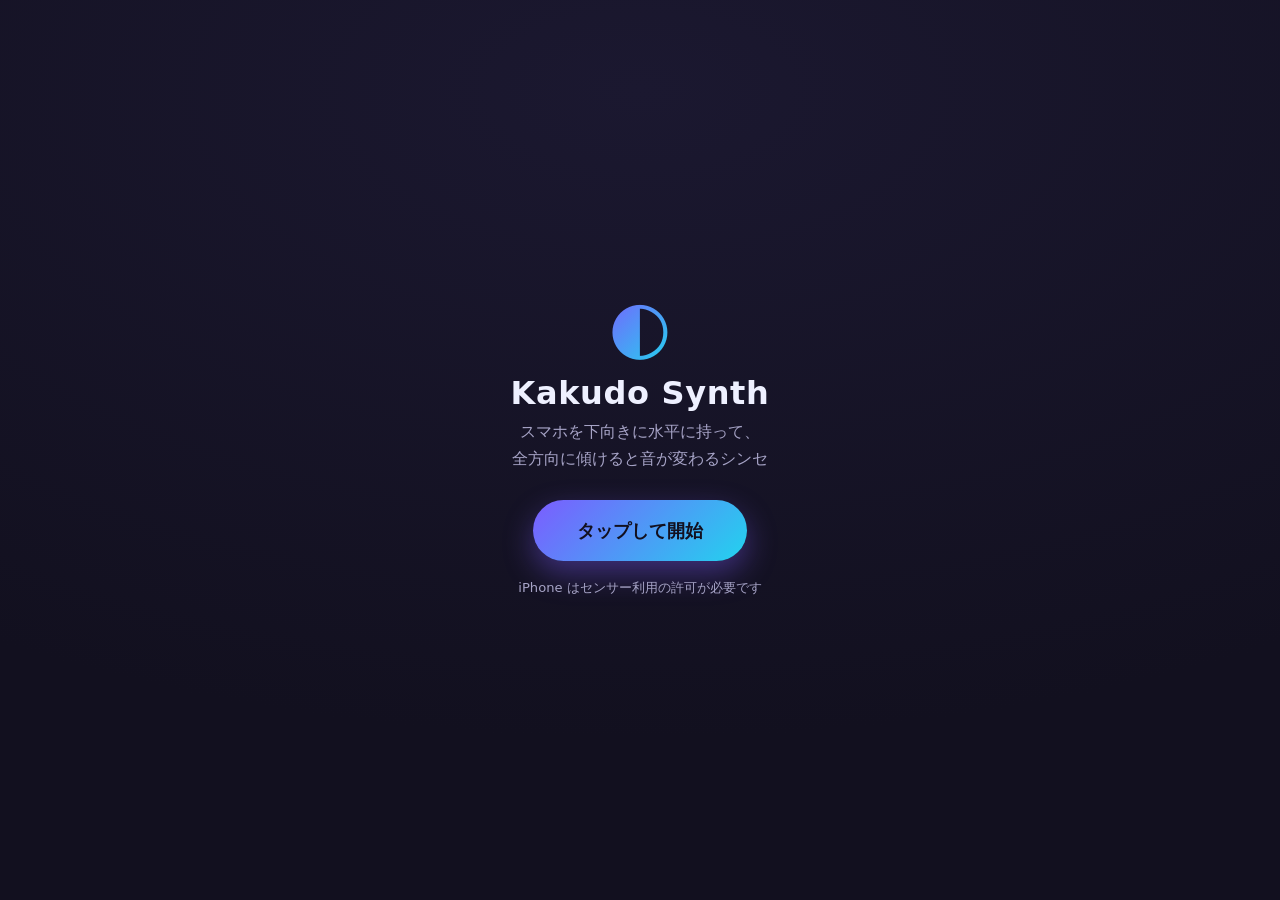
==== index.html @ 89b11793 "Kakudo Synth: tilt-controlled Web Audio synthesizer PWA - DeviceOrientation-driven synth: gamma->pit" ====
<!DOCTYPE html>
<html lang="ja">
<head>
  <meta charset="UTF-8" />
  <meta name="viewport" content="width=device-width, initial-scale=1, viewport-fit=cover, user-scalable=no" />
  <meta name="theme-color" content="#12101f" />
  <title>Kakudo Synth · 傾きシンセ</title>

  <!-- PWA -->
  <link rel="manifest" href="./manifest.webmanifest" />
  <link rel="icon" href="./icons/favicon-32.png" sizes="32x32" />
  <link rel="apple-touch-icon" href="./icons/apple-touch-icon.png" />
  <meta name="apple-mobile-web-app-capable" content="yes" />
  <meta name="apple-mobile-web-app-status-bar-style" content="black-translucent" />
  <meta name="apple-mobile-web-app-title" content="Kakudo" />
  <meta name="mobile-web-app-capable" content="yes" />

  <link rel="stylesheet" href="./css/style.css" />
</head>
<body>
  <!-- スタート/権限リクエスト用オーバーレイ -->
  <div id="overlay" class="overlay">
    <div class="overlay-card">
      <div class="logo">◐</div>
      <h1>Kakudo Synth</h1>
      <p class="tagline">スマホを下向きに水平に持って、<br />全方向に傾けると音が変わるシンセ</p>
      <button id="startBtn" class="start-btn">タップして開始</button>
      <p id="permHint" class="perm-hint">iPhone はセンサー利用の許可が必要です</p>
    </div>
  </div>

  <main id="app" class="app" hidden>
    <header class="topbar">
      <div class="title">◐ Kakudo Synth</div>
      <button id="powerBtn" class="power-btn" aria-pressed="false">再生</button>
    </header>

    <!-- 傾きビジュアライザー -->
    <section class="pad-wrap">
      <div id="pad" class="pad">
        <div class="pad-grid"></div>
        <div class="pad-axis pad-axis-x"></div>
        <div class="pad-axis pad-axis-y"></div>
        <div id="padDot" class="pad-dot"></div>
      </div>
      <div class="pad-labels">
        <span class="lbl-top">高音 / 明</span>
        <span class="lbl-bottom">低音 / 暗</span>
        <span class="lbl-left">◀ 音程</span>
        <span class="lbl-right">音程 ▶</span>
      </div>
      <div id="readout" class="readout">
        <span id="noteReadout">–</span>
        <span id="freqReadout">0 Hz</span>
      </div>
    </section>

    <!-- 音色選択 -->
    <section class="panel">
      <h2>音色</h2>
      <div id="voicePicker" class="voice-picker"></div>
    </section>

    <!-- コントロール -->
    <section class="panel">
      <h2>コントロール</h2>

      <label class="ctrl">
        <span class="ctrl-name">感度<em id="sensVal"></em></span>
        <input id="sens" type="range" min="0.2" max="4" step="0.05" value="1.4" />
      </label>

      <label class="ctrl">
        <span class="ctrl-name">変化の速さ<em id="rateVal"></em></span>
        <input id="rate" type="range" min="0" max="100" step="1" value="55" />
      </label>

      <label class="ctrl">
        <span class="ctrl-name">音域(半音)<em id="rangeVal"></em></span>
        <input id="range" type="range" min="5" max="36" step="1" value="19" />
      </label>

      <label class="ctrl">
        <span class="ctrl-name">明るさ幅<em id="briVal"></em></span>
        <input id="bri" type="range" min="300" max="9000" step="50" value="6000" />
      </label>

      <label class="ctrl">
        <span class="ctrl-name">音量<em id="volVal"></em></span>
        <input id="vol" type="range" min="0" max="100" step="1" value="70" />
      </label>

      <div class="ctrl-row">
        <label class="switch">
          <input id="quantize" type="checkbox" checked />
          <span>音階に合わせる</span>
        </label>
        <select id="scale" class="scale-select">
          <option value="major">メジャー</option>
          <option value="minor">マイナー</option>
          <option value="pentatonic" selected>ペンタトニック</option>
          <option value="blues">ブルース</option>
          <option value="chromatic">半音階</option>
          <option value="whole">全音音階</option>
        </select>
      </div>

      <button id="calibrateBtn" class="calibrate-btn">今の傾きを中央にセット</button>
    </section>

    <p class="footnote">
      画面を下に向け、机やお腹と平行に構えるのがおすすめ。<br />
      「中央にセット」で今の姿勢を基準にできます。
    </p>
  </main>

  <div id="toast" class="toast" hidden></div>

  <script src="./js/app.js"></script>
</body>
</html>
---- css/style.css ----
:root {
  --bg: #12101f;
  --bg-2: #1b1830;
  --panel: rgba(255, 255, 255, 0.05);
  --panel-border: rgba(255, 255, 255, 0.08);
  --violet: #7c5cff;
  --cyan: #22d3ee;
  --text: #eef0ff;
  --text-dim: #a6a3c6;
  --danger: #ff5c7c;
  --ok: #3ddc97;
  --radius: 18px;
}

* { box-sizing: border-box; -webkit-tap-highlight-color: transparent; }

html, body {
  margin: 0;
  padding: 0;
  background: radial-gradient(120% 90% at 50% 0%, var(--bg-2), var(--bg) 70%);
  color: var(--text);
  font-family: -apple-system, BlinkMacSystemFont, "Segoe UI", "Hiragino Sans",
    "Noto Sans JP", system-ui, sans-serif;
  min-height: 100dvh;
  overscroll-behavior: none;
  touch-action: manipulation;
}

/* ---------- Overlay ---------- */
.overlay {
  position: fixed;
  inset: 0;
  z-index: 50;
  display: grid;
  place-items: center;
  padding: 24px;
  background: radial-gradient(120% 90% at 50% 10%, var(--bg-2), var(--bg) 80%);
}
.overlay.hidden { display: none; }
.overlay-card { text-align: center; max-width: 420px; }
.logo {
  font-size: 72px;
  line-height: 1;
  background: linear-gradient(135deg, var(--violet), var(--cyan));
  -webkit-background-clip: text;
  background-clip: text;
  color: transparent;
  animation: spin 8s linear infinite;
  display: inline-block;
}
@keyframes spin { to { transform: rotate(360deg); } }
.overlay-card h1 {
  font-size: 2rem;
  margin: 12px 0 6px;
  letter-spacing: 0.02em;
}
.tagline { color: var(--text-dim); line-height: 1.7; margin: 0 0 28px; }
.start-btn {
  border: none;
  border-radius: 999px;
  padding: 18px 44px;
  font-size: 1.15rem;
  font-weight: 700;
  color: #12101f;
  background: linear-gradient(135deg, var(--violet), var(--cyan));
  box-shadow: 0 12px 30px rgba(124, 92, 255, 0.4);
  cursor: pointer;
}
.start-btn:active { transform: scale(0.97); }
.perm-hint { color: var(--text-dim); font-size: 0.82rem; margin-top: 18px; }

/* ---------- App layout ---------- */
.app {
  max-width: 560px;
  margin: 0 auto;
  padding: max(12px, env(safe-area-inset-top)) 16px
    max(24px, env(safe-area-inset-bottom));
}
.topbar {
  display: flex;
  align-items: center;
  justify-content: space-between;
  padding: 4px 0 14px;
}
.title { font-weight: 700; font-size: 1.05rem; letter-spacing: 0.02em; }
.power-btn {
  border: 1px solid var(--panel-border);
  background: var(--panel);
  color: var(--text);
  border-radius: 999px;
  padding: 9px 22px;
  font-size: 0.95rem;
  font-weight: 700;
  cursor: pointer;
  transition: all 0.15s;
}
.power-btn[aria-pressed="true"] {
  background: linear-gradient(135deg, var(--violet), var(--cyan));
  color: #12101f;
  border-color: transparent;
}

/* ---------- Pad ---------- */
.pad-wrap { position: relative; margin-bottom: 18px; }
.pad {
  position: relative;
  width: 100%;
  aspect-ratio: 1 / 1;
  max-height: 46dvh;
  margin: 0 auto;
  border-radius: 24px;
  background:
    radial-gradient(80% 80% at 50% 50%, rgba(124, 92, 255, 0.12), transparent 70%),
    var(--panel);
  border: 1px solid var(--panel-border);
  overflow: hidden;
}
.pad-grid {
  position: absolute;
  inset: 0;
  background-image:
    linear-gradient(rgba(255, 255, 255, 0.05) 1px, transparent 1px),
    linear-gradient(90deg, rgba(255, 255, 255, 0.05) 1px, transparent 1px);
  background-size: 10% 10%;
}
.pad-axis { position: absolute; background: rgba(255, 255, 255, 0.12); }
.pad-axis-x { left: 0; right: 0; top: 50%; height: 1px; }
.pad-axis-y { top: 0; bottom: 0; left: 50%; width: 1px; }
.pad-dot {
  position: absolute;
  width: 54px;
  height: 54px;
  margin: -27px 0 0 -27px;
  left: 50%;
  top: 50%;
  border-radius: 50%;
  background: radial-gradient(circle at 35% 30%, #fff, var(--cyan) 45%, var(--violet));
  box-shadow: 0 0 30px rgba(34, 211, 238, 0.6), 0 0 60px rgba(124, 92, 255, 0.4);
  transition: left 0.03s linear, top 0.03s linear, opacity 0.2s;
  opacity: 0.35;
}
.pad.live .pad-dot { opacity: 1; }

.pad-labels { position: absolute; inset: 0; pointer-events: none; }
.pad-labels span {
  position: absolute;
  font-size: 0.72rem;
  color: var(--text-dim);
}
.lbl-top { top: 8px; left: 50%; transform: translateX(-50%); }
.lbl-bottom { bottom: 8px; left: 50%; transform: translateX(-50%); }
.lbl-left { left: 8px; top: 50%; transform: translateY(-50%); }
.lbl-right { right: 8px; top: 50%; transform: translateY(-50%); }

.readout {
  display: flex;
  justify-content: center;
  gap: 18px;
  margin-top: 12px;
  font-variant-numeric: tabular-nums;
}
#noteReadout { font-size: 1.5rem; font-weight: 700; }
#freqReadout { color: var(--text-dim); align-self: center; }

/* ---------- Panels ---------- */
.panel {
  background: var(--panel);
  border: 1px solid var(--panel-border);
  border-radius: var(--radius);
  padding: 16px;
  margin-bottom: 16px;
}
.panel h2 {
  font-size: 0.82rem;
  text-transform: uppercase;
  letter-spacing: 0.08em;
  color: var(--text-dim);
  margin: 0 0 14px;
}

.voice-picker { display: grid; grid-template-columns: repeat(3, 1fr); gap: 10px; }
.voice-btn {
  border: 1px solid var(--panel-border);
  background: rgba(255, 255, 255, 0.03);
  color: var(--text);
  border-radius: 14px;
  padding: 14px 8px;
  font-size: 0.9rem;
  font-weight: 600;
  cursor: pointer;
  display: flex;
  flex-direction: column;
  align-items: center;
  gap: 6px;
  transition: all 0.15s;
}
.voice-btn .emoji { font-size: 1.4rem; }
.voice-btn.active {
  border-color: transparent;
  background: linear-gradient(135deg, rgba(124, 92, 255, 0.35), rgba(34, 211, 238, 0.35));
  box-shadow: inset 0 0 0 1px rgba(255, 255, 255, 0.25);
}

/* ---------- Controls ---------- */
.ctrl { display: block; margin-bottom: 16px; }
.ctrl-name {
  display: flex;
  justify-content: space-between;
  font-size: 0.9rem;
  margin-bottom: 8px;
}
.ctrl-name em { color: var(--cyan); font-style: normal; font-weight: 700; }

input[type="range"] {
  -webkit-appearance: none;
  appearance: none;
  width: 100%;
  height: 6px;
  border-radius: 999px;
  background: linear-gradient(90deg, var(--violet), var(--cyan));
  outline: none;
}
input[type="range"]::-webkit-slider-thumb {
  -webkit-appearance: none;
  width: 26px;
  height: 26px;
  border-radius: 50%;
  background: #fff;
  box-shadow: 0 2px 8px rgba(0, 0, 0, 0.4);
  cursor: pointer;
}
input[type="range"]::-moz-range-thumb {
  width: 26px;
  height: 26px;
  border: none;
  border-radius: 50%;
  background: #fff;
  cursor: pointer;
}

.ctrl-row {
  display: flex;
  align-items: center;
  justify-content: space-between;
  gap: 12px;
  margin: 8px 0 16px;
}
.switch { display: flex; align-items: center; gap: 10px; font-size: 0.9rem; }
.switch input { width: 44px; height: 26px; }
.scale-select {
  background: rgba(255, 255, 255, 0.05);
  color: var(--text);
  border: 1px solid var(--panel-border);
  border-radius: 10px;
  padding: 8px 10px;
  font-size: 0.9rem;
}

.calibrate-btn {
  width: 100%;
  border: 1px dashed var(--panel-border);
  background: rgba(255, 255, 255, 0.03);
  color: var(--text);
  border-radius: 12px;
  padding: 13px;
  font-size: 0.95rem;
  font-weight: 600;
  cursor: pointer;
}
.calibrate-btn:active { background: rgba(255, 255, 255, 0.08); }

.footnote {
  color: var(--text-dim);
  font-size: 0.8rem;
  text-align: center;
  line-height: 1.7;
  margin: 8px 0 0;
}

/* ---------- Toast ---------- */
.toast {
  position: fixed;
  left: 50%;
  bottom: calc(24px + env(safe-area-inset-bottom));
  transform: translateX(-50%);
  background: rgba(0, 0, 0, 0.85);
  color: #fff;
  padding: 12px 20px;
  border-radius: 999px;
  font-size: 0.9rem;
  z-index: 60;
  animation: toastIn 0.2s ease;
}
@keyframes toastIn { from { opacity: 0; transform: translate(-50%, 10px); } }
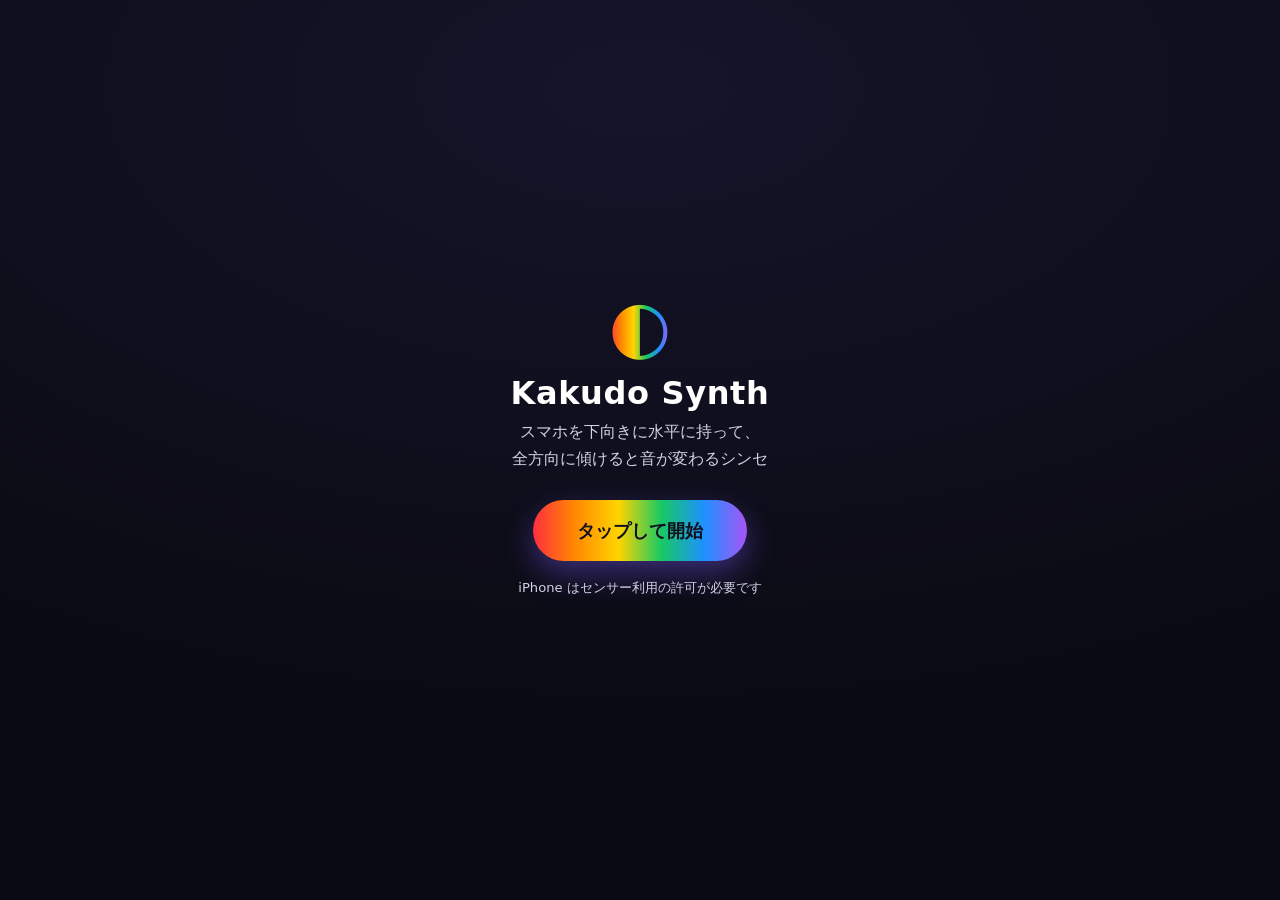
==== commit 674e370b: "Redesign settings UI; add features and mobile fixes - Rebuilt settings as a clear card-based, non-mo" ====
--- a/index.html
+++ b/index.html
@@ -29,93 +29,195 @@
     </div>
   </div>
 
+  <!-- メイン画面（スクロールしない・1画面に収まる） -->
   <main id="app" class="app" hidden>
     <header class="topbar">
       <div class="title">◐ Kakudo Synth</div>
-      <button id="powerBtn" class="power-btn" aria-pressed="false">再生</button>
+      <button id="settingsBtn" class="icon-btn" aria-label="設定">⚙</button>
     </header>
 
-    <!-- 傾きビジュアライザー -->
-    <section class="pad-wrap">
-      <div id="pad" class="pad">
-        <div class="pad-grid"></div>
-        <div class="pad-axis pad-axis-x"></div>
-        <div class="pad-axis pad-axis-y"></div>
-        <div id="padDot" class="pad-dot"></div>
-      </div>
-      <div class="pad-labels">
-        <span class="lbl-top">高音 / 明</span>
-        <span class="lbl-bottom">低音 / 暗</span>
-        <span class="lbl-left">◀ 音程</span>
-        <span class="lbl-right">音程 ▶</span>
-      </div>
+    <section class="stage">
+      <div class="pad-wrap">
+        <div id="pad" class="pad">
+          <div class="pad-grid"></div>
+          <div class="pad-axis pad-axis-x"></div>
+          <div class="pad-axis pad-axis-y"></div>
+          <div id="padRing" class="pad-ring" hidden></div>
+          <div id="padDot" class="pad-dot"></div>
+        </div>
+        <div class="pad-labels">
+          <span class="lbl-top">高音 / 明</span>
+          <span class="lbl-bottom">低音 / 暗</span>
+          <span class="lbl-left">◀ 音程</span>
+          <span class="lbl-right">音程 ▶</span>
+        </div>
+      </div>
+
       <div id="readout" class="readout">
         <span id="noteReadout">–</span>
         <span id="freqReadout">0 Hz</span>
       </div>
+
+      <p class="settings-hint">傾けながら/音を聞きながら調整できます</p>
     </section>
 
-    <!-- 音色選択 -->
-    <section class="panel">
-      <h2>音色</h2>
-      <div id="voicePicker" class="voice-picker"></div>
-    </section>
-
-    <!-- コントロール -->
-    <section class="panel">
-      <h2>コントロール</h2>
-
-      <label class="ctrl">
-        <span class="ctrl-name">感度<em id="sensVal"></em></span>
-        <input id="sens" type="range" min="0.2" max="4" step="0.05" value="1.4" />
-      </label>
-
-      <label class="ctrl">
-        <span class="ctrl-name">変化の速さ<em id="rateVal"></em></span>
-        <input id="rate" type="range" min="0" max="100" step="1" value="55" />
-      </label>
-
-      <label class="ctrl">
-        <span class="ctrl-name">音域(半音)<em id="rangeVal"></em></span>
-        <input id="range" type="range" min="5" max="36" step="1" value="19" />
-      </label>
-
-      <label class="ctrl">
-        <span class="ctrl-name">明るさ幅<em id="briVal"></em></span>
-        <input id="bri" type="range" min="300" max="9000" step="50" value="6000" />
-      </label>
-
-      <label class="ctrl">
-        <span class="ctrl-name">音量<em id="volVal"></em></span>
-        <input id="vol" type="range" min="0" max="100" step="1" value="70" />
-      </label>
-
-      <div class="ctrl-row">
-        <label class="switch">
-          <input id="quantize" type="checkbox" checked />
-          <span>音階に合わせる</span>
-        </label>
-        <select id="scale" class="scale-select">
-          <option value="major">メジャー</option>
-          <option value="minor">マイナー</option>
-          <option value="pentatonic" selected>ペンタトニック</option>
-          <option value="blues">ブルース</option>
-          <option value="chromatic">半音階</option>
-          <option value="whole">全音音階</option>
-        </select>
-      </div>
-
-      <button id="calibrateBtn" class="calibrate-btn">今の傾きを中央にセット</button>
-    </section>
-
-    <p class="footnote">
-      画面を下に向け、机やお腹と平行に構えるのがおすすめ。<br />
-      「中央にセット」で今の姿勢を基準にできます。
-    </p>
+    <footer class="bottombar">
+      <button id="powerBtn" class="power-btn" aria-pressed="false">再生</button>
+    </footer>
   </main>
 
+  <!-- 設定シート -->
+  <div id="settings" class="sheet" hidden>
+    <div id="sheetBackdrop" class="sheet-backdrop"></div>
+    <div class="sheet-panel" role="dialog" aria-label="設定">
+      <div class="sheet-head">
+        <span class="sheet-grip"></span>
+        <h2>設定</h2>
+        <button id="settingsClose" class="icon-btn" aria-label="閉じる">✕</button>
+      </div>
+      <div class="sheet-body">
+
+        <!-- 演奏モード + 中心の設定 -->
+        <section class="card">
+          <div class="card-head"><span class="card-ico">🎛️</span><h3>演奏モード</h3></div>
+          <div id="modePicker" class="seg"></div>
+          <p id="modeDesc" class="hint"></p>
+          <button id="calibrateBtn" class="btn-outline">
+            <span class="btn-ico">🎯</span>今いる傾きを「中心」にする
+          </button>
+          <p class="hint">画面を下・水平に構えてから押すと、その姿勢が基準（中心）になります。</p>
+        </section>
+
+        <!-- 音色 -->
+        <section class="card">
+          <div class="card-head"><span class="card-ico">🎵</span><h3>音色</h3></div>
+          <div id="voicePicker" class="voice-picker"></div>
+        </section>
+
+        <!-- 音の高さ -->
+        <section class="card">
+          <div class="card-head"><span class="card-ico">🎹</span><h3>音の高さ</h3></div>
+
+          <div class="field">
+            <div class="field-head"><span class="field-label">音の変化</span></div>
+            <select id="scale" class="select-full">
+              <option value="continuous">無段階（連続・スライド）</option>
+              <option value="major">音階：メジャー</option>
+              <option value="minor">音階：マイナー</option>
+              <option value="pentatonic" selected>音階：ペンタトニック</option>
+              <option value="blues">音階：ブルース</option>
+              <option value="chromatic">音階：半音階</option>
+              <option value="whole">音階：全音音階</option>
+            </select>
+            <p class="hint">「無段階」は音がなめらかに連続変化。音階を選ぶとその音にピタッと合います。</p>
+          </div>
+
+          <div class="field">
+            <div class="field-head"><span class="field-label">基準キー</span></div>
+            <select id="root" class="select-full">
+              <option value="0">A</option>
+              <option value="1">A#/B♭</option>
+              <option value="2">B</option>
+              <option value="3">C</option>
+              <option value="4">C#/D♭</option>
+              <option value="5">D</option>
+              <option value="6">D#/E♭</option>
+              <option value="7">E</option>
+              <option value="8">F</option>
+              <option value="9">F#/G♭</option>
+              <option value="10">G</option>
+              <option value="11">G#/A♭</option>
+            </select>
+          </div>
+
+          <div class="field">
+            <div class="field-head"><span class="field-label">高さの幅</span><em id="rangeVal"></em></div>
+            <input id="range" type="range" min="5" max="36" step="1" value="19" />
+            <div class="field-ends"><span>せまい</span><span>ひろい</span></div>
+          </div>
+        </section>
+
+        <!-- 傾きの反応 -->
+        <section class="card">
+          <div class="card-head"><span class="card-ico">📐</span><h3>傾きの反応</h3></div>
+
+          <div class="field">
+            <div class="field-head"><span class="field-label">効き（感度）</span><em id="sensVal"></em></div>
+            <input id="sens" type="range" min="0.2" max="4" step="0.05" value="1.4" />
+            <div class="field-ends"><span>ゆるやか</span><span>敏感</span></div>
+          </div>
+
+          <div class="field">
+            <div class="field-head"><span class="field-label">音の追従</span><em id="rateVal"></em></div>
+            <input id="rate" type="range" min="0" max="100" step="1" value="55" />
+            <div class="field-ends"><span>なめらか</span><span>機敏</span></div>
+          </div>
+        </section>
+
+        <!-- 音の質感 -->
+        <section class="card">
+          <div class="card-head"><span class="card-ico">✨</span><h3>音の質感</h3></div>
+
+          <div class="field">
+            <div class="field-head"><span class="field-label">明るさ</span><em id="briVal"></em></div>
+            <input id="bri" type="range" min="300" max="9000" step="50" value="6000" />
+            <div class="field-ends"><span>暗い</span><span>明るい</span></div>
+          </div>
+
+          <div class="field">
+            <div class="field-head"><span class="field-label">ゆらぎ（ビブラート）</span><em id="vibVal"></em></div>
+            <input id="vib" type="range" min="0" max="100" step="1" value="0" />
+            <div class="field-ends"><span>なし</span><span>強い</span></div>
+          </div>
+
+          <div class="field">
+            <div class="field-head"><span class="field-label">残響（エコー）</span><em id="echoVal"></em></div>
+            <input id="echo" type="range" min="0" max="100" step="1" value="20" />
+            <div class="field-ends"><span>なし</span><span>広い</span></div>
+          </div>
+
+          <div class="field">
+            <div class="field-head"><span class="field-label">音量</span><em id="volVal"></em></div>
+            <input id="vol" type="range" min="0" max="100" step="1" value="70" />
+          </div>
+        </section>
+
+        <!-- 振動エフェクト -->
+        <section class="card">
+          <div class="card-head"><span class="card-ico">📳</span><h3>振動エフェクト</h3></div>
+          <label class="toggle-row">
+            <span class="toggle-text">
+              <strong>振ると「びよよーん」</strong>
+              <small>強く振るとバネのようなジャンプ音が鳴ります</small>
+            </span>
+            <input id="shake" type="checkbox" class="toggle" checked />
+          </label>
+
+          <div class="field" style="margin-top:16px">
+            <div class="field-head"><span class="field-label">ジャンプ音の感度</span><em id="shakeSensVal"></em></div>
+            <input id="shakeSens" type="range" min="0" max="100" step="1" value="70" />
+            <div class="field-ends"><span>強く振ると</span><span>軽く振っても</span></div>
+          </div>
+        </section>
+
+        <!-- 共有 -->
+        <section class="card">
+          <div class="card-head"><span class="card-ico">📤</span><h3>このアプリを共有</h3></div>
+          <div class="share-row">
+            <button id="shareBtn" class="share-btn">共有する</button>
+            <button id="copyBtn" class="copy-btn">リンクをコピー</button>
+          </div>
+          <div id="qrcode" class="qrcode" aria-label="アプリのQRコード"></div>
+          <p id="shareUrl" class="share-url"></p>
+        </section>
+
+      </div>
+    </div>
+  </div>
+
   <div id="toast" class="toast" hidden></div>
 
+  <script src="./js/qrcode.min.js"></script>
   <script src="./js/app.js"></script>
 </body>
 </html>
--- a/css/style.css
+++ b/css/style.css
@@ -1,14 +1,25 @@
 :root {
-  --bg: #12101f;
-  --bg-2: #1b1830;
-  --panel: rgba(255, 255, 255, 0.05);
-  --panel-border: rgba(255, 255, 255, 0.08);
+  /* Sports-festival palette: vivid primary colors, high contrast for outdoor use */
+  --bg: #0a0a12;
+  --bg-2: #15142a;
+  --panel: rgba(255, 255, 255, 0.09);
+  --panel-border: rgba(255, 255, 255, 0.24);
+  --text: #ffffff;
+  --text-dim: #d3d1e6;
+
+  --red: #ff2e3f;
+  --orange: #ff8a00;
+  --yellow: #ffd400;
+  --green: #17c964;
+  --blue: #1e90ff;
+  --purple: #a855f7;
+  --pink: #ff2d92;
+  --cyan: #12d8e8;
   --violet: #7c5cff;
-  --cyan: #22d3ee;
-  --text: #eef0ff;
-  --text-dim: #a6a3c6;
-  --danger: #ff5c7c;
-  --ok: #3ddc97;
+
+  --rainbow: linear-gradient(90deg,
+    #ff2e3f 0%, #ff8a00 20%, #ffd400 40%,
+    #17c964 60%, #1e90ff 80%, #a855f7 100%);
   --radius: 18px;
 }
 
@@ -17,11 +28,12 @@
 html, body {
   margin: 0;
   padding: 0;
+  height: 100%;
   background: radial-gradient(120% 90% at 50% 0%, var(--bg-2), var(--bg) 70%);
   color: var(--text);
   font-family: -apple-system, BlinkMacSystemFont, "Segoe UI", "Hiragino Sans",
     "Noto Sans JP", system-ui, sans-serif;
-  min-height: 100dvh;
+  overflow: hidden;              /* メイン画面はスクロールさせない */
   overscroll-behavior: none;
   touch-action: manipulation;
 }
@@ -41,7 +53,7 @@
 .logo {
   font-size: 72px;
   line-height: 1;
-  background: linear-gradient(135deg, var(--violet), var(--cyan));
+  background: var(--rainbow);
   -webkit-background-clip: text;
   background-clip: text;
   color: transparent;
@@ -62,57 +74,95 @@
   font-size: 1.15rem;
   font-weight: 700;
   color: #12101f;
-  background: linear-gradient(135deg, var(--violet), var(--cyan));
+  background: var(--rainbow);
   box-shadow: 0 12px 30px rgba(124, 92, 255, 0.4);
   cursor: pointer;
 }
 .start-btn:active { transform: scale(0.97); }
 .perm-hint { color: var(--text-dim); font-size: 0.82rem; margin-top: 18px; }
 
-/* ---------- App layout ---------- */
+/* ---------- App layout (fixed, non-scrolling) ---------- */
 .app {
+  position: fixed;
+  inset: 0;
   max-width: 560px;
   margin: 0 auto;
-  padding: max(12px, env(safe-area-inset-top)) 16px
-    max(24px, env(safe-area-inset-bottom));
-}
+  /* iPhone: keep clear of the camera notch / Dynamic Island and home indicator */
+  padding-top: max(10px, env(safe-area-inset-top));
+  padding-right: max(16px, env(safe-area-inset-right));
+  padding-bottom: max(16px, env(safe-area-inset-bottom));
+  padding-left: max(16px, env(safe-area-inset-left));
+  display: flex;
+  flex-direction: column;
+}
+.app[hidden] { display: none; }
+
 .topbar {
+  flex: 0 0 auto;
   display: flex;
   align-items: center;
   justify-content: space-between;
-  padding: 4px 0 14px;
-}
-.title { font-weight: 700; font-size: 1.05rem; letter-spacing: 0.02em; }
-.power-btn {
+  padding: 4px 0 8px;
+}
+.title {
+  font-weight: 800;
+  font-size: 1.15rem;
+  letter-spacing: 0.02em;
+  background: var(--rainbow);
+  -webkit-background-clip: text;
+  background-clip: text;
+  color: transparent;
+}
+
+.icon-btn {
   border: 1px solid var(--panel-border);
   background: var(--panel);
   color: var(--text);
-  border-radius: 999px;
-  padding: 9px 22px;
-  font-size: 0.95rem;
-  font-weight: 700;
-  cursor: pointer;
-  transition: all 0.15s;
-}
-.power-btn[aria-pressed="true"] {
-  background: linear-gradient(135deg, var(--violet), var(--cyan));
-  color: #12101f;
-  border-color: transparent;
+  border-radius: 12px;
+  width: 42px;
+  height: 42px;
+  font-size: 1.25rem;
+  line-height: 1;
+  display: grid;
+  place-items: center;
+  cursor: pointer;
+}
+.icon-btn:active { background: rgba(255, 255, 255, 0.12); }
+
+/* stage fills remaining space and centers the pad */
+.stage {
+  flex: 1 1 auto;
+  min-height: 0;
+  display: flex;
+  flex-direction: column;
+  align-items: center;
+  justify-content: center;
+  gap: 14px;
 }
 
 /* ---------- Pad ---------- */
-.pad-wrap { position: relative; margin-bottom: 18px; }
+.pad-wrap {
+  position: relative;
+  width: 100%;
+  flex: 1 1 auto;
+  min-height: 0;
+  display: flex;
+  align-items: center;
+  justify-content: center;
+}
 .pad {
   position: relative;
-  width: 100%;
   aspect-ratio: 1 / 1;
-  max-height: 46dvh;
-  margin: 0 auto;
+  width: min(100%, 62vh);
+  max-height: 100%;
   border-radius: 24px;
   background:
-    radial-gradient(80% 80% at 50% 50%, rgba(124, 92, 255, 0.12), transparent 70%),
-    var(--panel);
-  border: 1px solid var(--panel-border);
+    radial-gradient(60% 60% at 20% 20%, rgba(255, 46, 63, 0.28), transparent 60%),
+    radial-gradient(60% 60% at 80% 20%, rgba(255, 212, 0, 0.26), transparent 60%),
+    radial-gradient(60% 60% at 80% 80%, rgba(30, 144, 255, 0.30), transparent 60%),
+    radial-gradient(60% 60% at 20% 80%, rgba(23, 201, 100, 0.28), transparent 60%),
+    var(--bg-2);
+  border: 2px solid var(--panel-border);
   overflow: hidden;
 }
 .pad-grid {
@@ -126,6 +176,21 @@
 .pad-axis { position: absolute; background: rgba(255, 255, 255, 0.12); }
 .pad-axis-x { left: 0; right: 0; top: 50%; height: 1px; }
 .pad-axis-y { top: 0; bottom: 0; left: 50%; width: 1px; }
+
+/* center-mode guide ring */
+.pad-ring {
+  position: absolute;
+  left: 50%;
+  top: 50%;
+  width: 2px;
+  height: 2px;
+  border: 2px dashed rgba(255, 255, 255, 0.55);
+  border-radius: 50%;
+  transform: translate(-50%, -50%);
+  pointer-events: none;
+}
+.pad-ring[hidden] { display: none; }
+
 .pad-dot {
   position: absolute;
   width: 54px;
@@ -134,10 +199,11 @@
   left: 50%;
   top: 50%;
   border-radius: 50%;
-  background: radial-gradient(circle at 35% 30%, #fff, var(--cyan) 45%, var(--violet));
-  box-shadow: 0 0 30px rgba(34, 211, 238, 0.6), 0 0 60px rgba(124, 92, 255, 0.4);
+  background: radial-gradient(circle at 35% 30%, #fff 8%, var(--yellow) 30%, var(--orange) 55%, var(--red) 100%);
+  border: 3px solid #fff;
+  box-shadow: 0 0 24px rgba(255, 212, 0, 0.8), 0 0 48px rgba(255, 46, 63, 0.6);
   transition: left 0.03s linear, top 0.03s linear, opacity 0.2s;
-  opacity: 0.35;
+  opacity: 0.4;
 }
 .pad.live .pad-dot { opacity: 1; }
 
@@ -153,31 +219,160 @@
 .lbl-right { right: 8px; top: 50%; transform: translateY(-50%); }
 
 .readout {
+  flex: 0 0 auto;
   display: flex;
   justify-content: center;
-  gap: 18px;
-  margin-top: 12px;
+  align-items: baseline;
+  gap: 16px;
   font-variant-numeric: tabular-nums;
 }
-#noteReadout { font-size: 1.5rem; font-weight: 700; }
-#freqReadout { color: var(--text-dim); align-self: center; }
-
-/* ---------- Panels ---------- */
-.panel {
+#noteReadout {
+  font-size: 1.6rem;
+  font-weight: 800;
+  color: var(--yellow);
+  text-shadow: 0 1px 6px rgba(0, 0, 0, 0.6);
+}
+#freqReadout { color: var(--text-dim); font-weight: 600; }
+
+/* ---------- Bottom bar ---------- */
+.bottombar {
+  flex: 0 0 auto;
+  padding-top: 12px;
+}
+.power-btn {
+  width: 100%;
+  border: 1px solid var(--panel-border);
   background: var(--panel);
-  border: 1px solid var(--panel-border);
-  border-radius: var(--radius);
+  color: var(--text);
+  border-radius: 16px;
+  padding: 18px;
+  font-size: 1.1rem;
+  font-weight: 700;
+  cursor: pointer;
+  transition: all 0.15s;
+}
+.power-btn[aria-pressed="true"] {
+  background: var(--rainbow);
+  color: #12101f;
+  border-color: transparent;
+  box-shadow: 0 10px 28px rgba(124, 92, 255, 0.35);
+}
+.power-btn:active { transform: scale(0.99); }
+
+/* ---------- Settings sheet (non-modal: pad stays visible & live above) ---------- */
+.sheet { position: fixed; inset: 0; z-index: 40; pointer-events: none; }
+.sheet[hidden] { display: none; }
+.sheet-backdrop {
+  position: absolute;
+  inset: 0;
+  bottom: 62dvh;                 /* only the strip above the panel closes on tap */
+  background: transparent;       /* don't dim — keep the pad readable while tuning */
+  pointer-events: auto;
+}
+@keyframes fade { from { opacity: 0; } }
+.sheet-panel {
+  position: absolute;
+  left: 0;
+  right: 0;
+  bottom: 0;
+  max-width: 560px;
+  margin: 0 auto;
+  height: 62dvh;
+  display: flex;
+  flex-direction: column;
+  background: var(--bg-2);
+  border: 1px solid var(--panel-border);
+  border-radius: 24px 24px 0 0;
+  box-shadow: 0 -20px 60px rgba(0, 0, 0, 0.5);
+  animation: slideup 0.25s cubic-bezier(0.2, 0.8, 0.2, 1);
+  pointer-events: auto;
+}
+
+/* while settings are open, squeeze the live pad into the visible top area */
+body.settings-open .stage { justify-content: flex-start; padding-top: 4px; }
+body.settings-open .pad { width: min(100%, 30dvh); }
+body.settings-open .bottombar { display: none; }
+.settings-hint { display: none; }
+body.settings-open .settings-hint {
+  display: block;
+  text-align: center;
+  color: var(--text-dim);
+  font-size: 0.78rem;
+  margin-top: 8px;
+}
+@keyframes slideup { from { transform: translateY(100%); } }
+.sheet-head {
+  position: relative;
+  flex: 0 0 auto;
+  display: flex;
+  align-items: center;
+  justify-content: space-between;
+  padding: 18px 18px 12px;
+  border-bottom: 1px solid var(--panel-border);
+}
+.sheet-grip {
+  position: absolute;
+  top: 7px;
+  left: 50%;
+  transform: translateX(-50%);
+  width: 40px;
+  height: 4px;
+  border-radius: 999px;
+  background: rgba(255, 255, 255, 0.22);
+}
+.sheet-head h2 { margin: 0; font-size: 1.15rem; font-weight: 700; }
+.sheet-body {
+  flex: 1 1 auto;
+  overflow-y: auto;
+  -webkit-overflow-scrolling: touch;
+  padding: 14px 16px max(24px, env(safe-area-inset-bottom));
+}
+
+/* ---------- Cards ---------- */
+.card {
+  background: rgba(255, 255, 255, 0.04);
+  border: 1px solid var(--panel-border);
+  border-radius: 18px;
   padding: 16px;
-  margin-bottom: 16px;
-}
-.panel h2 {
-  font-size: 0.82rem;
-  text-transform: uppercase;
-  letter-spacing: 0.08em;
+  margin-bottom: 14px;
+}
+.card-head { display: flex; align-items: center; gap: 9px; margin-bottom: 14px; }
+.card-ico { font-size: 1.2rem; line-height: 1; }
+.card-head h3 { margin: 0; font-size: 1rem; font-weight: 700; letter-spacing: 0.01em; }
+.hint { color: var(--text-dim); font-size: 0.8rem; line-height: 1.6; margin: 10px 0 0; }
+
+/* segmented mode toggle */
+.seg {
+  display: grid;
+  grid-template-columns: 1fr 1fr;
+  gap: 6px;
+  padding: 5px;
+  background: rgba(0, 0, 0, 0.25);
+  border-radius: 14px;
+}
+.mode-btn {
+  border: none;
+  background: transparent;
   color: var(--text-dim);
-  margin: 0 0 14px;
-}
-
+  border-radius: 10px;
+  padding: 13px 8px;
+  font-size: 0.98rem;
+  font-weight: 700;
+  cursor: pointer;
+  display: flex;
+  align-items: center;
+  justify-content: center;
+  gap: 8px;
+  transition: all 0.18s;
+}
+.mode-btn .emoji { font-size: 1.2rem; }
+.mode-btn.active {
+  color: #12101f;
+  background: var(--rainbow);
+  box-shadow: 0 4px 14px rgba(124, 92, 255, 0.35);
+}
+
+/* voice picker */
 .voice-picker { display: grid; grid-template-columns: repeat(3, 1fr); gap: 10px; }
 .voice-btn {
   border: 1px solid var(--panel-border);
@@ -194,94 +389,197 @@
   gap: 6px;
   transition: all 0.15s;
 }
+.voice-btn { border-width: 2px; }
 .voice-btn .emoji { font-size: 1.4rem; }
-.voice-btn.active {
-  border-color: transparent;
-  background: linear-gradient(135deg, rgba(124, 92, 255, 0.35), rgba(34, 211, 238, 0.35));
-  box-shadow: inset 0 0 0 1px rgba(255, 255, 255, 0.25);
-}
-
-/* ---------- Controls ---------- */
-.ctrl { display: block; margin-bottom: 16px; }
-.ctrl-name {
-  display: flex;
+
+/* each voice gets its own festival color */
+.voice-picker .voice-btn:nth-child(1) { border-color: var(--red); }
+.voice-picker .voice-btn:nth-child(2) { border-color: var(--orange); }
+.voice-picker .voice-btn:nth-child(3) { border-color: var(--yellow); }
+.voice-picker .voice-btn:nth-child(4) { border-color: var(--green); }
+.voice-picker .voice-btn:nth-child(5) { border-color: var(--blue); }
+.voice-picker .voice-btn:nth-child(6) { border-color: var(--purple); }
+
+.voice-btn.active { color: #0a0a12; border-color: transparent; font-weight: 800; }
+.voice-picker .voice-btn:nth-child(1).active { background: var(--red); color: #fff; }
+.voice-picker .voice-btn:nth-child(2).active { background: var(--orange); }
+.voice-picker .voice-btn:nth-child(3).active { background: var(--yellow); }
+.voice-picker .voice-btn:nth-child(4).active { background: var(--green); color: #fff; }
+.voice-picker .voice-btn:nth-child(5).active { background: var(--blue); color: #fff; }
+.voice-picker .voice-btn:nth-child(6).active { background: var(--purple); color: #fff; }
+
+/* ---------- Fields (label + slider + end hints) ---------- */
+.field { margin-bottom: 18px; }
+.field:last-child { margin-bottom: 0; }
+.field-head {
+  display: flex;
+  align-items: baseline;
   justify-content: space-between;
-  font-size: 0.9rem;
-  margin-bottom: 8px;
-}
-.ctrl-name em { color: var(--cyan); font-style: normal; font-weight: 700; }
+  margin-bottom: 9px;
+}
+.field-label { font-size: 0.95rem; font-weight: 600; }
+.field-head em {
+  color: var(--cyan);
+  font-style: normal;
+  font-weight: 700;
+  font-variant-numeric: tabular-nums;
+}
+.field-ends {
+  display: flex;
+  justify-content: space-between;
+  color: var(--text-dim);
+  font-size: 0.72rem;
+  margin-top: 5px;
+}
 
 input[type="range"] {
   -webkit-appearance: none;
   appearance: none;
   width: 100%;
-  height: 6px;
+  height: 8px;
   border-radius: 999px;
   background: linear-gradient(90deg, var(--violet), var(--cyan));
   outline: none;
 }
 input[type="range"]::-webkit-slider-thumb {
   -webkit-appearance: none;
+  width: 28px;
+  height: 28px;
+  border-radius: 50%;
+  background: #fff;
+  box-shadow: 0 2px 8px rgba(0, 0, 0, 0.4);
+  cursor: pointer;
+}
+input[type="range"]::-moz-range-thumb {
+  width: 28px;
+  height: 28px;
+  border: none;
+  border-radius: 50%;
+  background: #fff;
+  cursor: pointer;
+}
+
+.select-full {
+  width: 100%;
+  background: rgba(255, 255, 255, 0.06);
+  color: var(--text);
+  border: 1px solid var(--panel-border);
+  border-radius: 12px;
+  padding: 13px 12px;
+  font-size: 0.95rem;
+  appearance: none;
+  -webkit-appearance: none;
+  background-image: linear-gradient(45deg, transparent 50%, var(--text-dim) 50%),
+    linear-gradient(135deg, var(--text-dim) 50%, transparent 50%);
+  background-position: calc(100% - 20px) 50%, calc(100% - 15px) 50%;
+  background-size: 5px 5px, 5px 5px;
+  background-repeat: no-repeat;
+}
+
+/* calibrate button (prominent, right after mode) */
+.btn-outline {
+  width: 100%;
+  margin-top: 14px;
+  border: 2px solid var(--yellow);
+  background: rgba(255, 212, 0, 0.14);
+  color: var(--text);
+  border-radius: 14px;
+  padding: 15px;
+  font-size: 1rem;
+  font-weight: 800;
+  cursor: pointer;
+  display: flex;
+  align-items: center;
+  justify-content: center;
+  gap: 9px;
+}
+.btn-outline:active { background: rgba(255, 212, 0, 0.28); transform: scale(0.99); }
+.btn-ico { font-size: 1.15rem; }
+
+/* ---------- Toggle row / switch ---------- */
+.toggle-row {
+  display: flex;
+  align-items: center;
+  justify-content: space-between;
+  gap: 14px;
+  cursor: pointer;
+}
+.toggle-text { display: flex; flex-direction: column; gap: 3px; }
+.toggle-text strong { font-size: 0.98rem; font-weight: 700; }
+.toggle-text small { color: var(--text-dim); font-size: 0.78rem; line-height: 1.5; }
+.toggle {
+  -webkit-appearance: none;
+  appearance: none;
+  flex: 0 0 auto;
+  width: 52px;
+  height: 32px;
+  border-radius: 999px;
+  background: rgba(255, 255, 255, 0.15);
+  position: relative;
+  cursor: pointer;
+  transition: background 0.2s;
+}
+.toggle::after {
+  content: "";
+  position: absolute;
+  top: 3px;
+  left: 3px;
   width: 26px;
   height: 26px;
   border-radius: 50%;
   background: #fff;
-  box-shadow: 0 2px 8px rgba(0, 0, 0, 0.4);
-  cursor: pointer;
-}
-input[type="range"]::-moz-range-thumb {
-  width: 26px;
-  height: 26px;
-  border: none;
-  border-radius: 50%;
-  background: #fff;
-  cursor: pointer;
-}
-
-.ctrl-row {
-  display: flex;
-  align-items: center;
-  justify-content: space-between;
-  gap: 12px;
-  margin: 8px 0 16px;
-}
-.switch { display: flex; align-items: center; gap: 10px; font-size: 0.9rem; }
-.switch input { width: 44px; height: 26px; }
-.scale-select {
-  background: rgba(255, 255, 255, 0.05);
-  color: var(--text);
-  border: 1px solid var(--panel-border);
-  border-radius: 10px;
-  padding: 8px 10px;
-  font-size: 0.9rem;
-}
-
-.calibrate-btn {
-  width: 100%;
-  border: 1px dashed var(--panel-border);
-  background: rgba(255, 255, 255, 0.03);
-  color: var(--text);
+  transition: transform 0.2s;
+}
+.toggle:checked {
+  background: var(--rainbow);
+}
+.toggle:checked::after { transform: translateX(20px); }
+
+/* ---------- Share / QR ---------- */
+.share-row { display: flex; gap: 10px; }
+.share-btn, .copy-btn {
+  flex: 1 1 0;
   border-radius: 12px;
   padding: 13px;
   font-size: 0.95rem;
-  font-weight: 600;
-  cursor: pointer;
-}
-.calibrate-btn:active { background: rgba(255, 255, 255, 0.08); }
-
-.footnote {
+  font-weight: 700;
+  cursor: pointer;
+}
+.share-btn {
+  border: none;
+  color: #12101f;
+  background: var(--rainbow);
+}
+.copy-btn {
+  border: 1px solid var(--panel-border);
+  background: rgba(255, 255, 255, 0.03);
+  color: var(--text);
+}
+.share-btn:active, .copy-btn:active { transform: scale(0.98); }
+.qrcode {
+  margin: 16px auto 0;
+  width: 200px;
+  height: 200px;
+  background: #fff;
+  border-radius: 14px;
+  padding: 10px;
+  display: grid;
+  place-items: center;
+}
+.qrcode svg { width: 100%; height: 100%; display: block; }
+.share-url {
   color: var(--text-dim);
-  font-size: 0.8rem;
+  font-size: 0.78rem;
   text-align: center;
-  line-height: 1.7;
-  margin: 8px 0 0;
+  word-break: break-all;
+  margin: 10px 0 0;
 }
 
 /* ---------- Toast ---------- */
 .toast {
   position: fixed;
   left: 50%;
-  bottom: calc(24px + env(safe-area-inset-bottom));
+  bottom: calc(90px + env(safe-area-inset-bottom));
   transform: translateX(-50%);
   background: rgba(0, 0, 0, 0.85);
   color: #fff;
@@ -290,5 +588,7 @@
   font-size: 0.9rem;
   z-index: 60;
   animation: toastIn 0.2s ease;
+  max-width: 90vw;
+  text-align: center;
 }
 @keyframes toastIn { from { opacity: 0; transform: translate(-50%, 10px); } }
